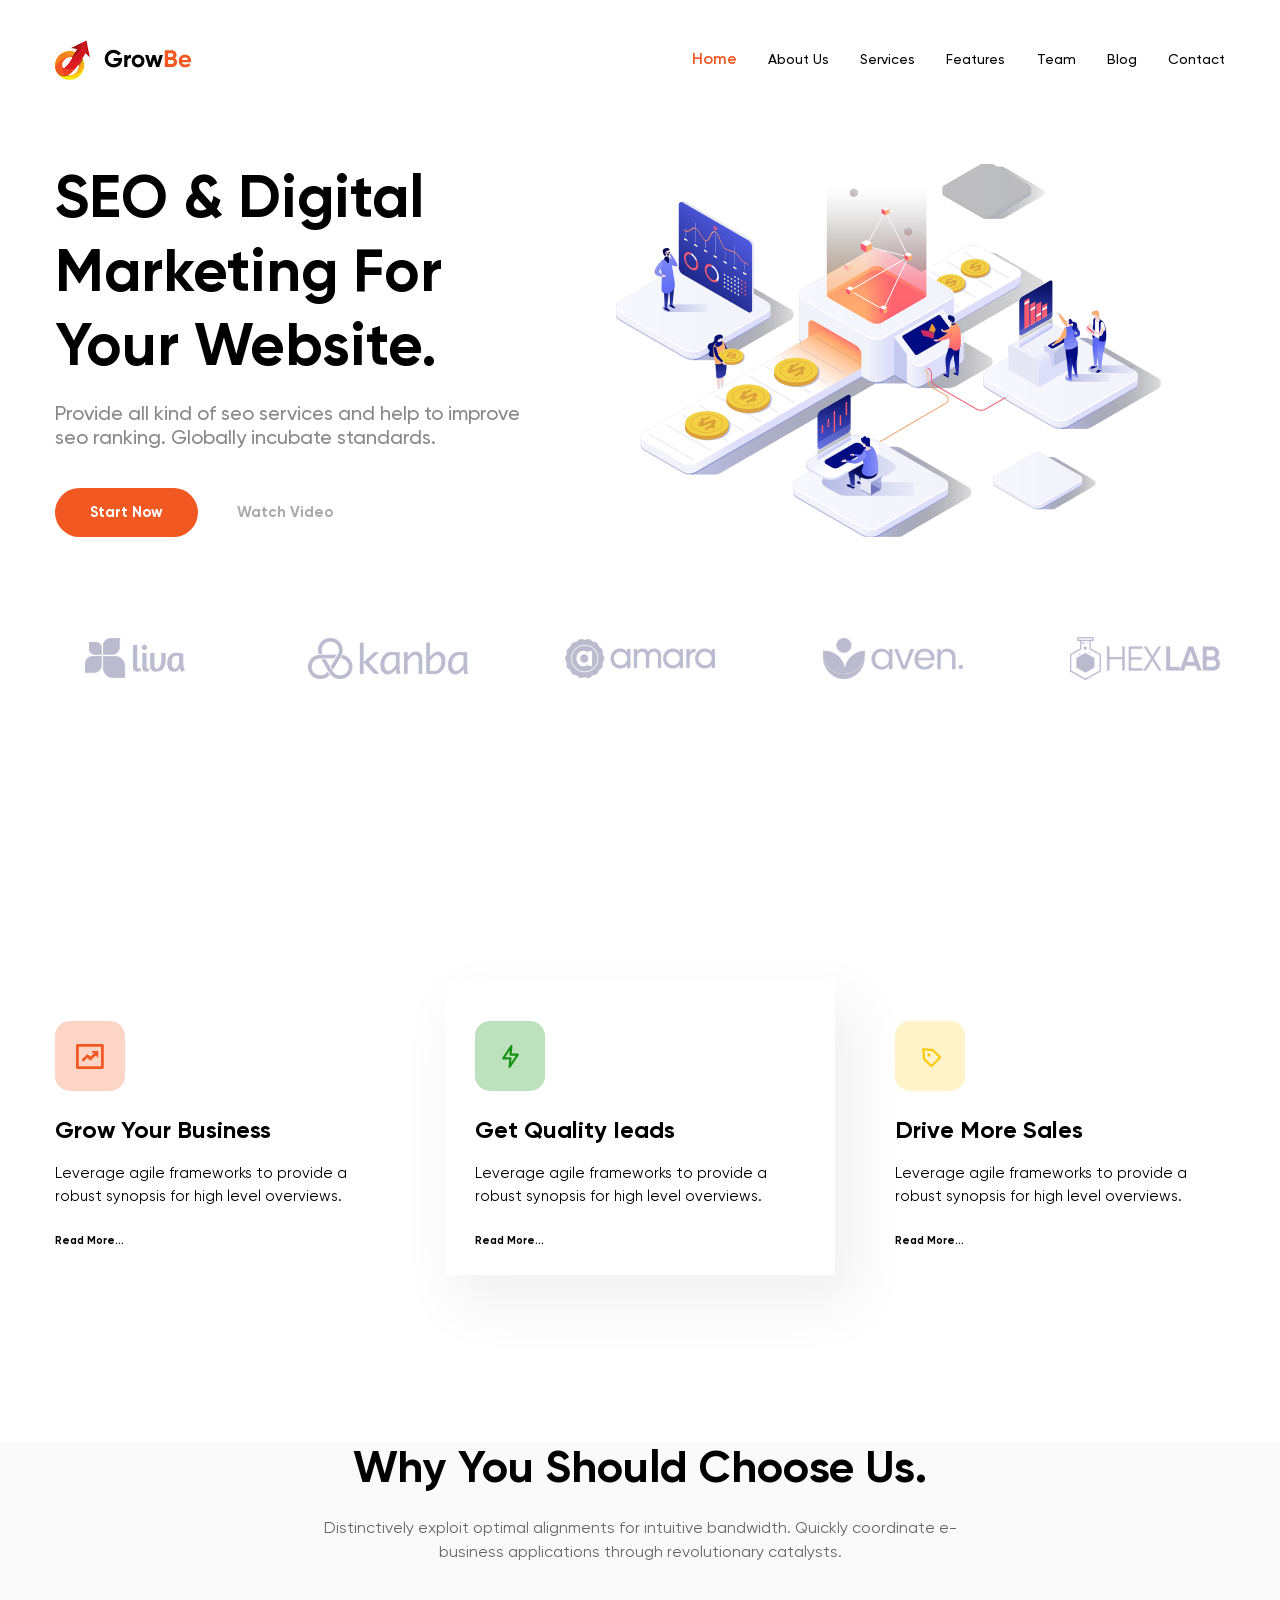
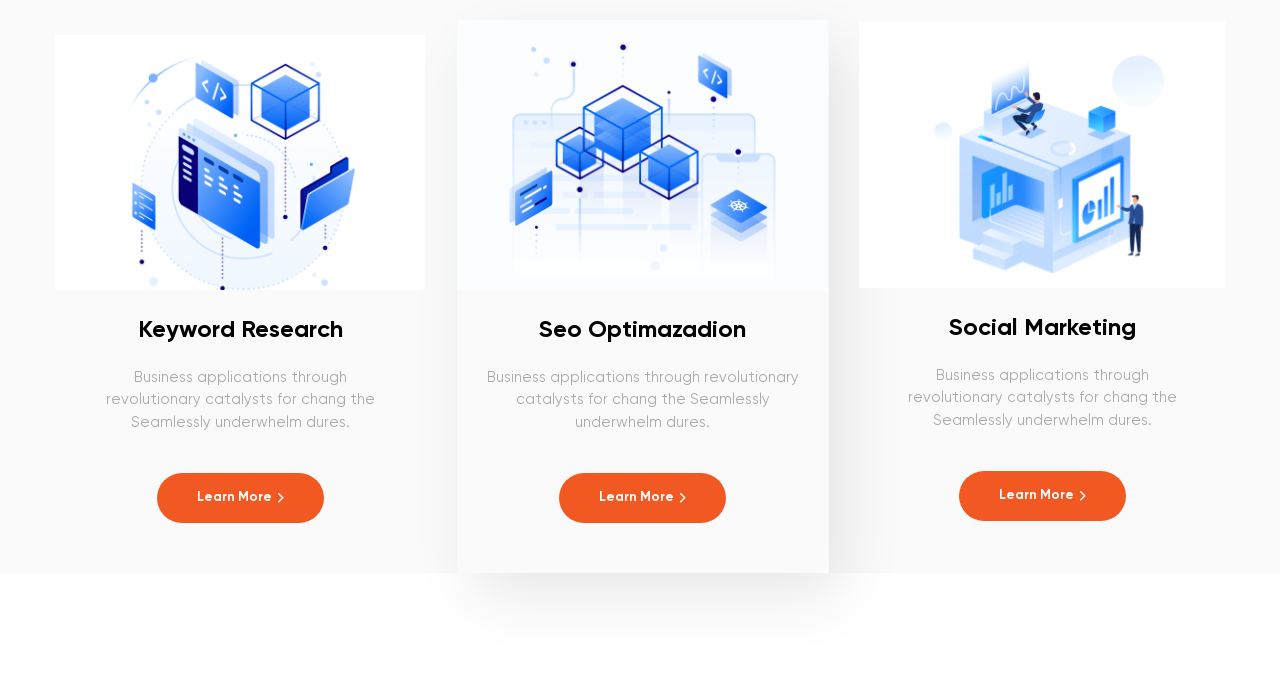
==== HomeWork3/index.html @ 6679df33 "added web layout HTML/CSS" ====
<!doctype html>
<html lang="en">
	<head>
		<meta charset="UTF-8" />
		<meta name="viewport" content="width=device-width, initial-scale=1.0" />
		<link rel="stylesheet" href="./style.css" />
		<title>Home Work 3</title>
	</head>
	<body>
		<header class="header">
			<nav class="navigation container">
				<a class="navigation__logo" href="#"><img src="./img/Logo.png" alt="Logo" /></a>
				<div class="navigation__menu">
					<a class="navigation__menuHome" href="#">Home</a>
					<a class="navigation__menuOther" href="#">About Us</a>
					<a class="navigation__menuOther" href="#">Services</a>
					<a class="navigation__menuOther" href="#">Features</a>
					<a class="navigation__menuOther" href="#">Team</a>
					<a class="navigation__menuOther" href="#">Blog</a>
					<a class="navigation__menuOther" href="#">Contact</a>
				</div>
			</nav>
		</header>
		<main class="main">
			<section class="mainContent container">
				<div class="mainContent__info">
					<h1>SEO &amp;&nbsp;Digital Marketing For Your Website.</h1>
					<p>Provide all kind of seo services and help to improve seo ranking. Globally incubate standards.</p>
					<div class="mainContent_btn">
						<button class="mainContent__btn-left">Start Now</button>
						<button class="mainContent__btn-right">Watch Video</button>
					</div>
				</div>
				<img class="mainContent__img" src="./img/Image-main.png" alt="Image main" />
			</section>
			<nav class="logos container">
				<a href="#"><img src="./img/logo-liva.png" alt="Logo liva" /></a>
				<a href="#"><img src="./img/logo-kanba.png" alt="Logo Kanba" /></a>
				<a href="#"><img src="./img/logo-amara.png" alt="Logo Amara" /></a>
				<a href="#"><img src="./img/logo-aven.png" alt="Logo Aven" /></a>
				<a href="#"><img src="./img/logo-hexlab.png" alt="Logo HEXLAB" /></a>
			</nav>
			<section class="cardList container">
				<div class="cardList__item">
					<img src="./img/card-list-1.svg" alt="card-list-1" />
					<h2>Grow Your Business</h2>
					<p>Leverage agile frameworks to provide a robust synopsis for high level overviews.</p>
					<h3>Read More...</h3>
				</div>
				<div class="cardList__item cardList__item-featured">
					<img src="./img/card-list-2.svg" alt="card-list-2" />
					<h2>Get Quality Ieads</h2>
					<p>Leverage agile frameworks to provide a robust synopsis for high level overviews.</p>
					<h3>Read More...</h3>
				</div>
				<div class="cardList__item">
					<img src="./img/card-list-3.svg" alt="card-list-3" />
					<h2>Drive More Sales</h2>
					<p>Leverage agile frameworks to provide a robust synopsis for high level overviews.</p>
					<h3>Read More...</h3>
				</div>
			</section>
			<section class="whyUs">
				<div class="whyUs__title container">
					<div class="whyUs__subtitle">
						<h1>Why You Should Choose Us.</h1>
						<p>
							Distinctively exploit optimal alignments for intuitive bandwidth. Quickly coordinate e-business
							applications through revolutionary catalysts.
						</p>
					</div>
					<div class="whyUs__grid">
						<div class="whyUs__grid-card">
							<img src="./img/whyUs__card1.svg" alt="WhyUs-card1" />
							<div class="whyUs__grid-cardList">
								<h1>Keyword Research</h1>
								<p>Business applications through revolutionary catalysts for chang the Seamlessly underwhelm dures.</p>
								<button class="whyUs__grid-cardList-btn">
									Learn More <img src="./img/arrow.svg" alt="Arrow-cursor" />
								</button>
							</div>
						</div>
						<div class="whyUs__grid-card whyUs__grid-card-shadow">
							<img src="./img/whyUs__card2.svg" alt="WhyUs-card2" />
							<div class="whyUs__grid-cardList">
								<h1>Seo Optimazadion</h1>
								<p>Business applications through revolutionary catalysts for chang the Seamlessly underwhelm dures.</p>
								<button class="whyUs__grid-cardList-btn">
									Learn More <img src="./img/arrow.svg" alt="Arrow-cursor" />
								</button>
							</div>
						</div>
						<div class="whyUs__grid-card">
							<img src="./img/whyUs__card3.svg" alt="WhyUs-card3" />
							<div class="whyUs__grid-cardList">
								<h1>Social Marketing</h1>
								<p>Business applications through revolutionary catalysts for chang the Seamlessly underwhelm dures.</p>
								<button class="whyUs__grid-cardList-btn">
									Learn More <img src="./img/arrow.svg" alt="Arrow-cursor" />
								</button>
							</div>
						</div>
					</div>
				</div>
			</section>
		</main>
	</body>
</html>
---- HomeWork3/style.css ----
@font-face {
  font-family: 'Gilroy-Bold';
  src: url(./fonts/Gilroy-Bold.woff2);
}

@font-face {
  font-family: 'Gilroy-Medium';
  src: url(./fonts/Gilroy-Medium.woff2);
}

@font-face {
  font-family: 'Gilroy-Regular';
  src: url(./fonts/Gilroy-Regular.woff2);
}

@font-face {
  font-family: 'Gilroy-Semibold';
  src: url(./fonts/Gilroy-Semibold.woff2);
}

* {
  margin: 0;
  padding: 0;
  text-decoration: none;
}

body {
  scroll-behavior: smooth;
  font-weight: 400;
}

.container {
  max-width: 1170px;
  margin: 0 auto;
}

img {
  display: block;
  max-width: 100%;
}

.header {
  margin-top: 40px;
  margin-bottom: 84px;
}

.navigation {
  display: flex;
  align-items: center;
  justify-content: space-between;
}

.navigation__menu {
  width: 533px;
  display: flex;
  justify-content: space-between;
  align-items: baseline;
}

.navigation__menuOther {
  font-family: 'Gilroy-Medium';
  font-size: 14px;
  color: rgba(0, 0, 0, 1);
}

.navigation__menuHome {
  font-family: 'Gilroy-Semibold';
  color: #F25822
}

.main {
  margin-bottom: 100px;
}

.mainContent {
  display: flex;
  align-items: center;
  justify-content: space-between;
}

.mainContent__info {
  max-width: 522px;
}

.mainContent__info h1 {
  font-family: 'Gilroy-Bold';
  font-size: 60px;
  color: rgba(0, 0, 0, 1);
  margin-bottom: 17px;
}

.mainContent__info p {
  max-width: 466px;
  font-family: 'Gilroy-Medium';
  font-size: 20px;
  color: rgba(136, 136, 136, 1);
  margin-bottom: 37px;
}

.mainContent_btn button {
  padding: 15px 35px;
  font-family: 'Gilroy-Bold';
  font-size: 15px;
  border-radius: 50px;
  border: none;
}

.mainContent__btn-left {
  background: #f25822;
  color: #fff;
}

.mainContent__btn-right {
  color: #aaa;
  background: none;
}

.logos {
  padding: 97px 0;
  display: flex;
  justify-content: space-between;
}

.cardList {
  padding-top: 140px;
  margin-bottom: 92px;
  display: flex;
  align-items: baseline;
  gap: 60px;
}

.cardList__item {
  padding: 100px 0;
}

.cardList__item img {
  margin-bottom: 25px;
}

.cardList__item h2 {
  font-family: 'Gilroy-Bold';
  font-size: 24px;
  margin-bottom: 17px;
}

.cardList__item p {
  font-family: 'Gilroy-Regular';
  font-size: 15px;
  line-height: 150%;
  margin-bottom: 25px;
}

.cardList__item h3 {
  font-family: 'Gilroy-Bold';
  font-size: 11px;
  line-height: 150%;
}

.cardList__item-featured {
  padding: 40px 30px 25px;
  box-shadow: 15px 25px 56px 6px rgba(0, 0, 0, 0.06);
}

.whyUs {
  background: #fafafa;
}

.whyUs__title {
  text-align: center;
  margin-bottom: 100px;
}

.whyUs__subtitle {
  max-width: 682px;
  margin-bottom: 55px;
  margin-left: auto;
  margin-right: auto;
}

.whyUs__subtitle h1 {
  font-family: 'Gilroy-Bold';
  font-size: 45px;
  margin-bottom: 19px;
}

.whyUs__subtitle p {
  font-family: 'Gilroy-Regular';
  font-size: 16px;
  line-height: 150%;
  color: #666;
}

.whyUs__grid {
  display: flex;
  justify-content: space-between;
  align-items: center;
  gap: 30px;
}

.whyUs__grid-cardList {
  padding: 25px 30px 50px;
  display: flex;
  flex-wrap: wrap;
  justify-content: center;
}

.whyUs__grid-cardList h1 {
  font-family: 'Gilroy-Bold';
  font-size: 24px;
  margin-bottom: 22px;
}

.whyUs__grid-cardList p {
  font-family: 'Gilroy-Regular';
  font-size: 15px;
  line-height: 150%;
  margin-bottom: 39px;
  color: rgba(170, 170, 170, 1);
  margin-left: auto;
  margin-right: auto;
}

.whyUs__grid-cardList-btn {
  background: rgba(242, 88, 34, 1);
  color: rgba(255, 255, 255, 1);
  font-family: 'Gilroy-Bold';
  font-size: 13px;
  line-height: 150%;
  padding: 15px 40px;
  border: none;
  border-radius: 50px;
  cursor: pointer;
  display: flex;
  gap: 6px;
  align-items: center;
}

.whyUs__grid-card-shadow {
  box-shadow: 15px 25px 60px -5px rgba(0, 0, 0, 0.10);
}
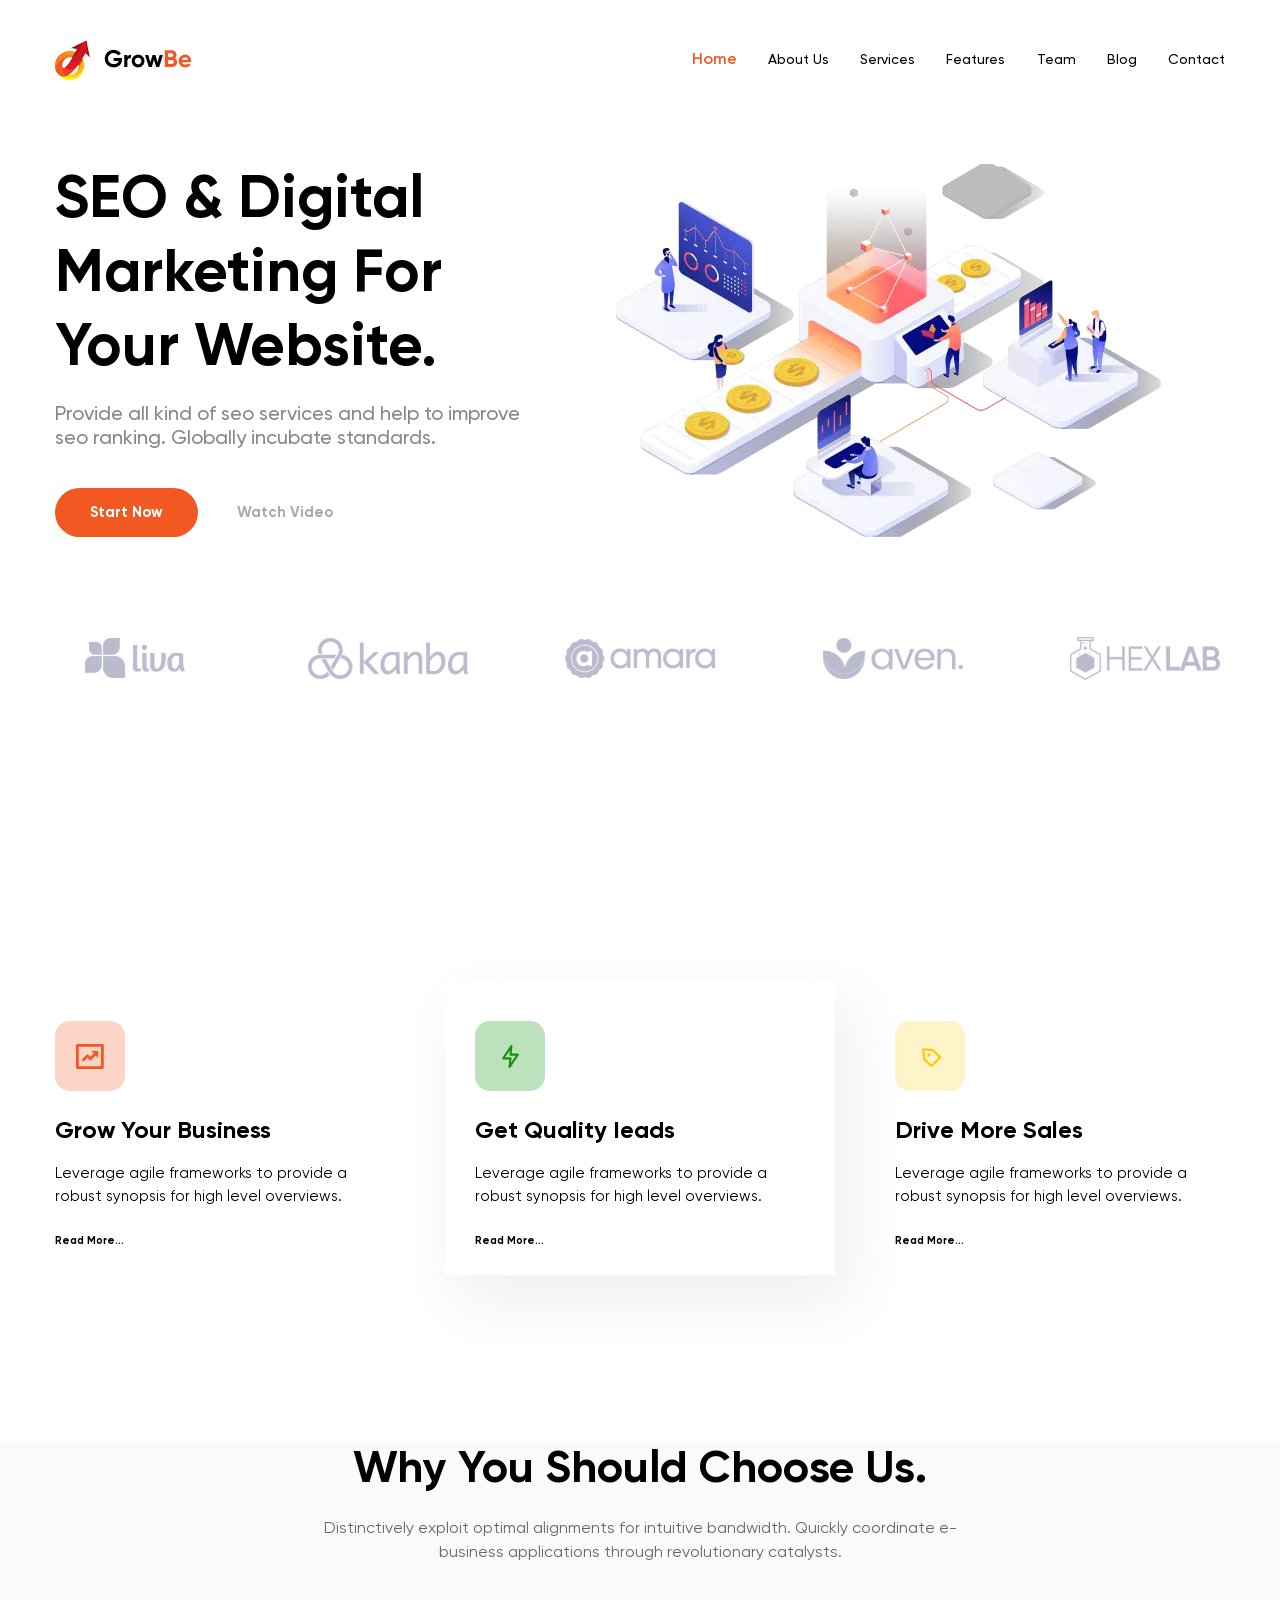
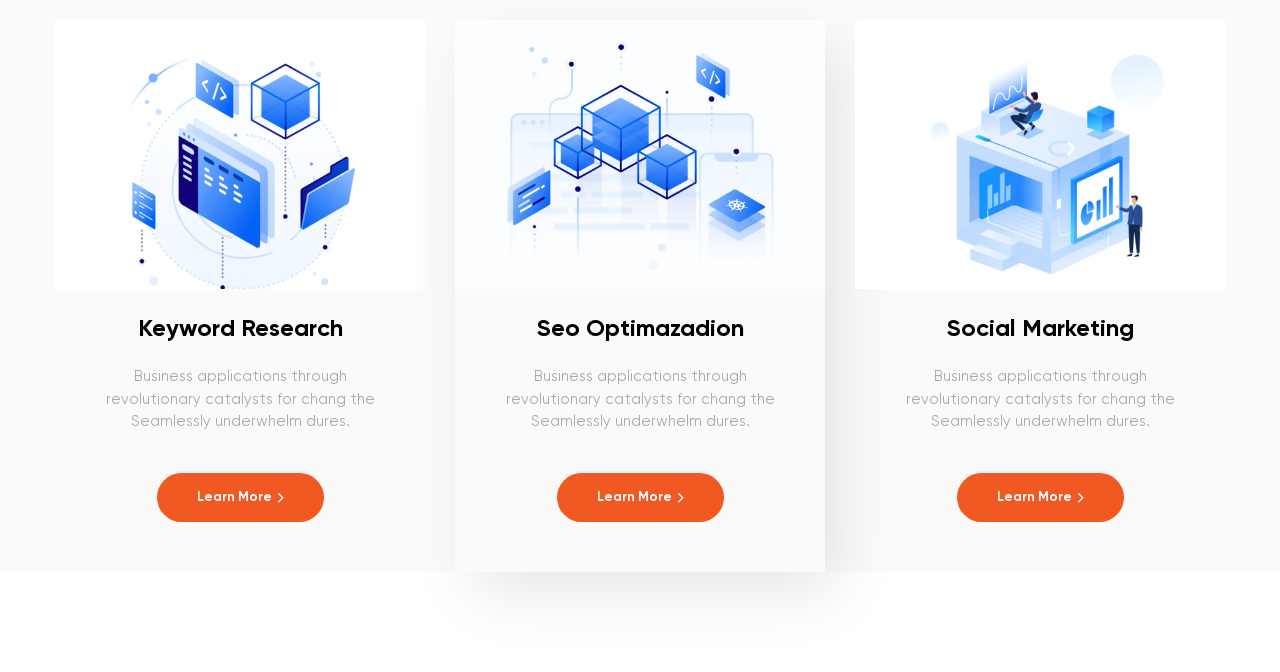
==== commit 2ece758c: "converted images all" ====
--- a/HomeWork3/index.html
+++ b/HomeWork3/index.html
@@ -31,7 +31,7 @@
 						<button class="mainContent__btn-right">Watch Video</button>
 					</div>
 				</div>
-				<img class="mainContent__img" src="./img/Image-main.png" alt="Image main" />
+				<img class="mainContent__img" src="./img/Image-main.webp" alt="Image main" />
 			</section>
 			<nav class="logos container">
 				<a href="#"><img src="./img/logo-liva.png" alt="Logo liva" /></a>
@@ -71,7 +71,7 @@
 					</div>
 					<div class="whyUs__grid">
 						<div class="whyUs__grid-card">
-							<img src="./img/whyUs__card1.svg" alt="WhyUs-card1" />
+							<img src="./img/whyUs__card1.webp" alt="WhyUs-card1" />
 							<div class="whyUs__grid-cardList">
 								<h1>Keyword Research</h1>
 								<p>Business applications through revolutionary catalysts for chang the Seamlessly underwhelm dures.</p>
@@ -81,7 +81,7 @@
 							</div>
 						</div>
 						<div class="whyUs__grid-card whyUs__grid-card-shadow">
-							<img src="./img/whyUs__card2.svg" alt="WhyUs-card2" />
+							<img src="./img/whyUs__card2.webp" alt="WhyUs-card2" />
 							<div class="whyUs__grid-cardList">
 								<h1>Seo Optimazadion</h1>
 								<p>Business applications through revolutionary catalysts for chang the Seamlessly underwhelm dures.</p>
@@ -91,7 +91,7 @@
 							</div>
 						</div>
 						<div class="whyUs__grid-card">
-							<img src="./img/whyUs__card3.svg" alt="WhyUs-card3" />
+							<img src="./img/whyUs__card3.webp" alt="WhyUs-card3" />
 							<div class="whyUs__grid-cardList">
 								<h1>Social Marketing</h1>
 								<p>Business applications through revolutionary catalysts for chang the Seamlessly underwhelm dures.</p>
